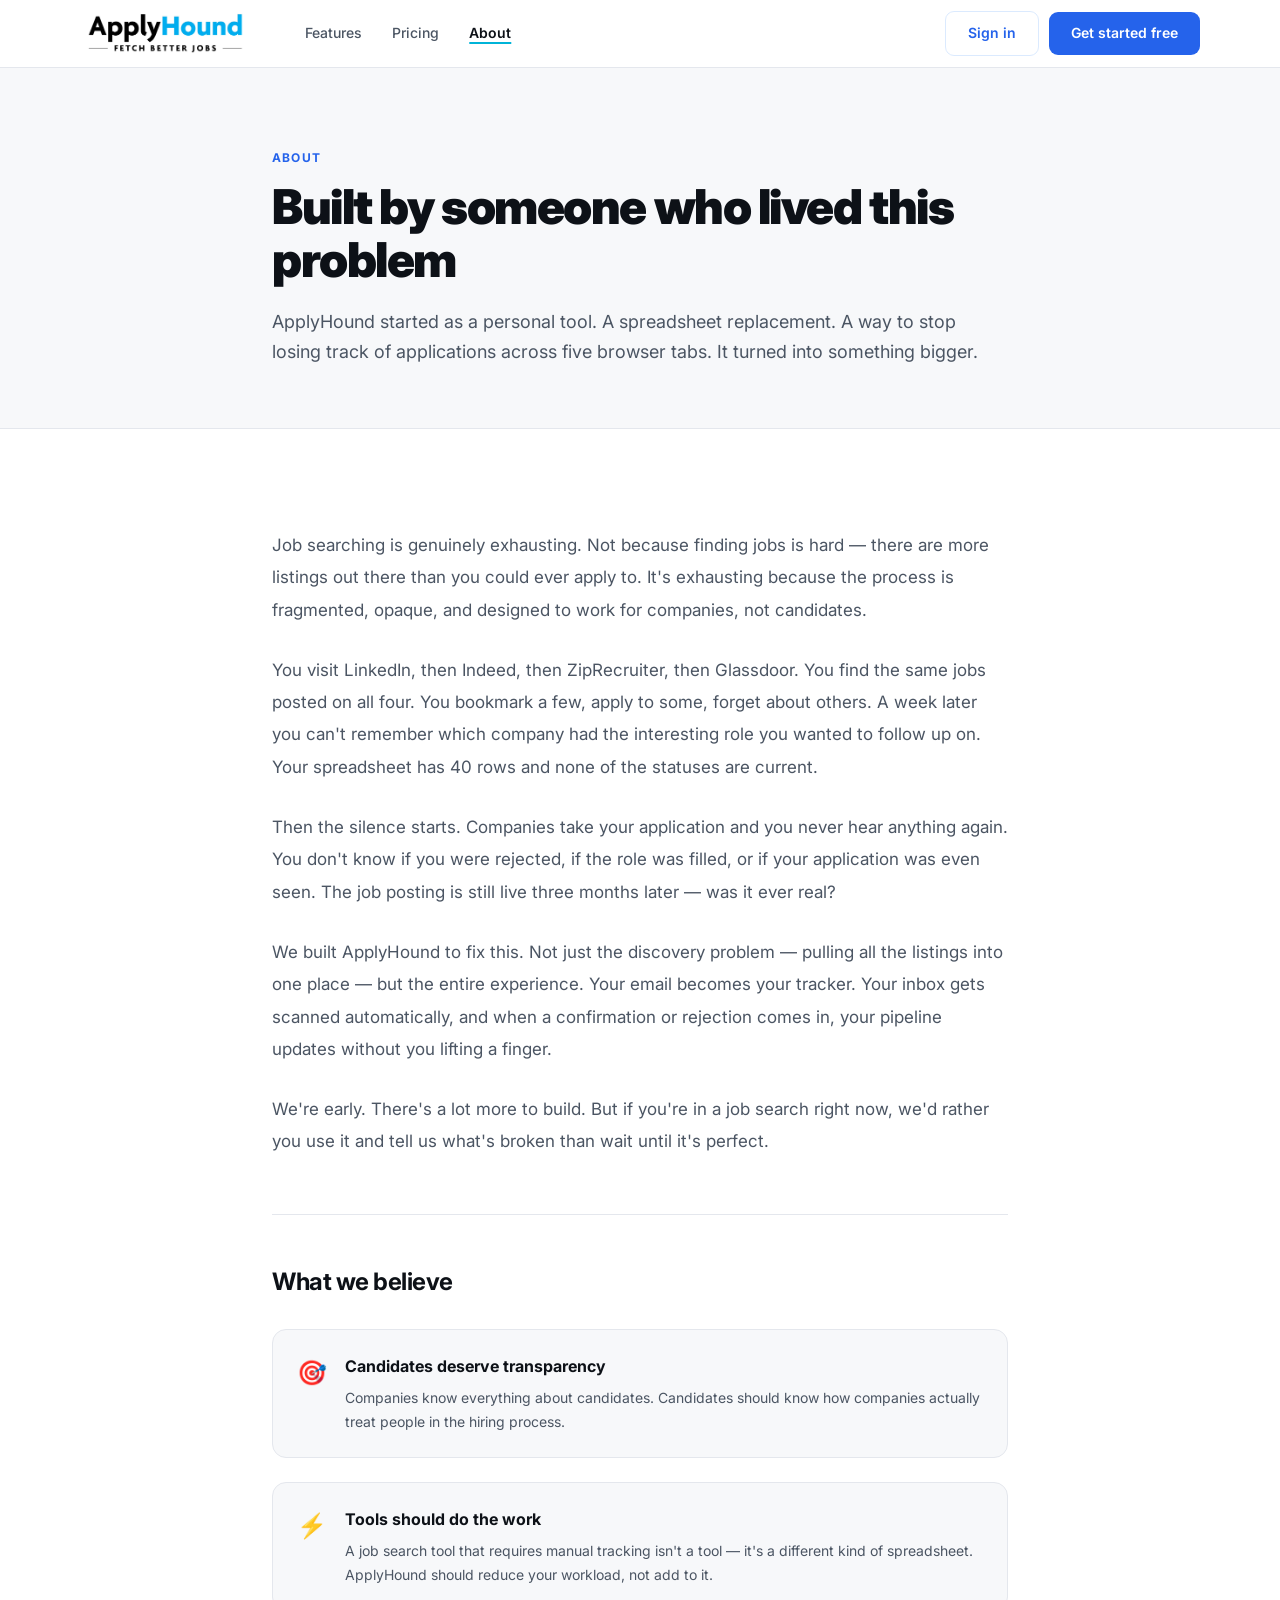
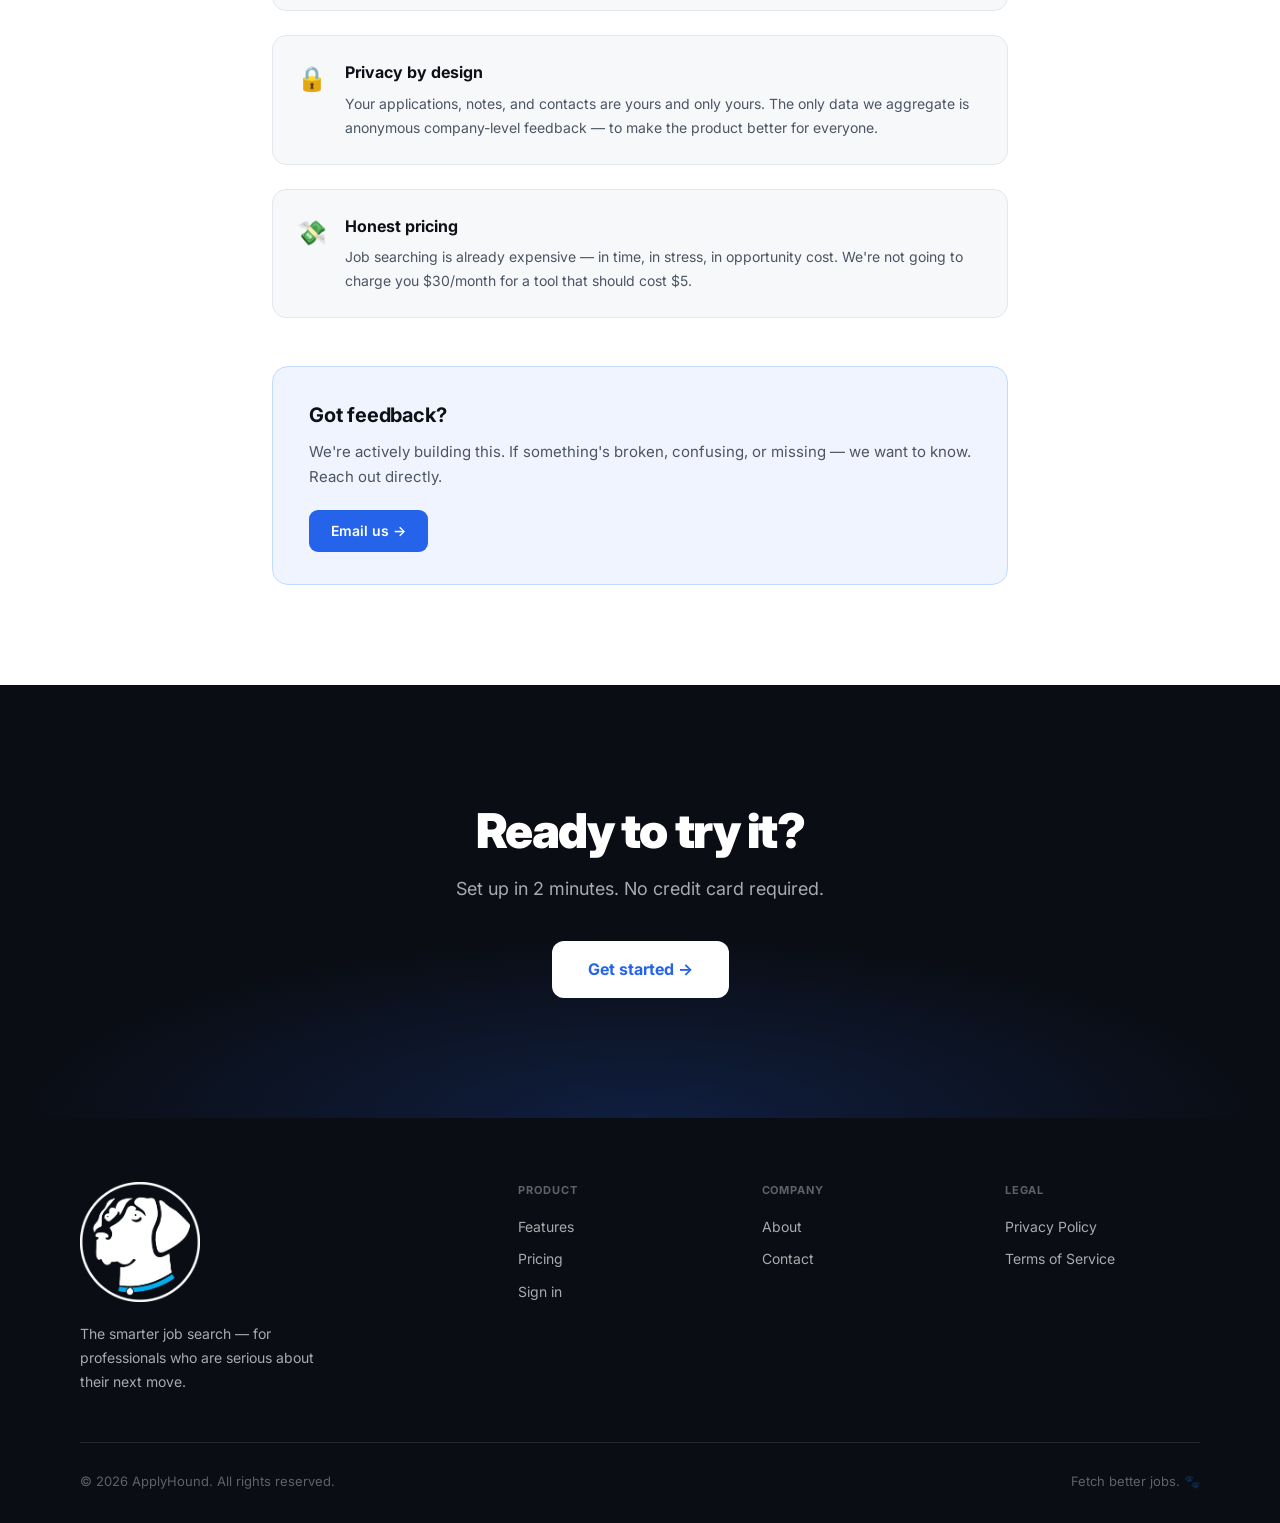
==== about.html @ 9978049f "Initial — coming soon page" ====
<!DOCTYPE html>
<html lang="en">
<head>
  <meta charset="UTF-8" />
  <meta name="viewport" content="width=device-width, initial-scale=1.0" />
  <title>About — ApplyHound</title>
  <meta name="description" content="Why we built ApplyHound, and what we're trying to fix about job searching." />
  <link rel="icon" type="image/png" href="icon.png" />
  <link rel="preconnect" href="https://fonts.googleapis.com" />
  <link rel="preconnect" href="https://fonts.gstatic.com" crossorigin />
  <link href="https://fonts.googleapis.com/css2?family=Inter:wght@400;500;600;700;800;900&display=swap" rel="stylesheet" />
  <link rel="stylesheet" href="style.css" />
</head>
<body>

<nav class="nav light-mode" id="nav" >
  <div class="nav-inner">
    <a href="index.html" class="nav-logo"><img src="stamp-light.png" alt="ApplyHound" /></a>
    <div class="nav-links">
      <a href="features.html" >Features</a>
      <a href="pricing.html" >Pricing</a>
      <a href="about.html" class="active" >About</a>
    </div>
    <div class="nav-cta">
      <a href="https://applyhound-production.up.railway.app" class="btn btn-outline">Sign in</a>
      <a href="https://applyhound-production.up.railway.app" class="btn btn-primary">Get started free</a>
    </div>
  </div>
</nav>

<div style="padding-top:68px;">
  <section style="padding:80px 0 60px;background:var(--bg-soft);border-bottom:1px solid var(--border);">
    <div class="container-sm">
      <div class="eyebrow">About</div>
      <h2 style="margin-bottom:20px;">Built by someone who lived this problem</h2>
      <p class="lead">ApplyHound started as a personal tool. A spreadsheet replacement. A way to stop losing track of applications across five browser tabs. It turned into something bigger.</p>
    </div>
  </section>

  <section class="section">
    <div class="container-sm">
      <div style="font-size:17px;color:var(--text-muted);line-height:1.9;">
        <p style="margin-bottom:28px;">Job searching is genuinely exhausting. Not because finding jobs is hard — there are more listings out there than you could ever apply to. It's exhausting because the process is fragmented, opaque, and designed to work for companies, not candidates.</p>
        <p style="margin-bottom:28px;">You visit LinkedIn, then Indeed, then ZipRecruiter, then Glassdoor. You find the same jobs posted on all four. You bookmark a few, apply to some, forget about others. A week later you can't remember which company had the interesting role you wanted to follow up on. Your spreadsheet has 40 rows and none of the statuses are current.</p>
        <p style="margin-bottom:28px;">Then the silence starts. Companies take your application and you never hear anything again. You don't know if you were rejected, if the role was filled, or if your application was even seen. The job posting is still live three months later — was it ever real?</p>
        <p style="margin-bottom:28px;">We built ApplyHound to fix this. Not just the discovery problem — pulling all the listings into one place — but the entire experience. Your email becomes your tracker. Your inbox gets scanned automatically, and when a confirmation or rejection comes in, your pipeline updates without you lifting a finger.</p>
        <p>We're early. There's a lot more to build. But if you're in a job search right now, we'd rather you use it and tell us what's broken than wait until it's perfect.</p>
      </div>

      <div style="margin-top:56px;padding-top:48px;border-top:1px solid var(--border);">
        <h3 style="margin-bottom:28px;font-size:24px;letter-spacing:-0.02em;">What we believe</h3>
        <div style="display:flex;flex-direction:column;gap:24px;">
          <div style="display:flex;gap:18px;padding:24px;background:var(--bg-soft);border-radius:14px;border:1px solid var(--border);">
            <span style="font-size:24px;flex-shrink:0;">🎯</span>
            <div>
              <div style="font-weight:700;font-size:16px;margin-bottom:6px;">Candidates deserve transparency</div>
              <div style="font-size:14px;color:var(--text-muted);line-height:1.7;">Companies know everything about candidates. Candidates should know how companies actually treat people in the hiring process.</div>
            </div>
          </div>
          <div style="display:flex;gap:18px;padding:24px;background:var(--bg-soft);border-radius:14px;border:1px solid var(--border);">
            <span style="font-size:24px;flex-shrink:0;">⚡</span>
            <div>
              <div style="font-weight:700;font-size:16px;margin-bottom:6px;">Tools should do the work</div>
              <div style="font-size:14px;color:var(--text-muted);line-height:1.7;">A job search tool that requires manual tracking isn't a tool — it's a different kind of spreadsheet. ApplyHound should reduce your workload, not add to it.</div>
            </div>
          </div>
          <div style="display:flex;gap:18px;padding:24px;background:var(--bg-soft);border-radius:14px;border:1px solid var(--border);">
            <span style="font-size:24px;flex-shrink:0;">🔒</span>
            <div>
              <div style="font-weight:700;font-size:16px;margin-bottom:6px;">Privacy by design</div>
              <div style="font-size:14px;color:var(--text-muted);line-height:1.7;">Your applications, notes, and contacts are yours and only yours. The only data we aggregate is anonymous company-level feedback — to make the product better for everyone.</div>
            </div>
          </div>
          <div style="display:flex;gap:18px;padding:24px;background:var(--bg-soft);border-radius:14px;border:1px solid var(--border);">
            <span style="font-size:24px;flex-shrink:0;">💸</span>
            <div>
              <div style="font-weight:700;font-size:16px;margin-bottom:6px;">Honest pricing</div>
              <div style="font-size:14px;color:var(--text-muted);line-height:1.7;">Job searching is already expensive — in time, in stress, in opportunity cost. We're not going to charge you $30/month for a tool that should cost $5.</div>
            </div>
          </div>
        </div>
      </div>

      <div style="margin-top:48px;padding:32px 36px;background:var(--accent-dim);border:1px solid #bfdbfe;border-radius:16px;">
        <h3 style="margin-bottom:8px;color:var(--accent-text);font-size:20px;">Got feedback?</h3>
        <p style="font-size:15px;color:var(--text-muted);margin-bottom:20px;line-height:1.7;">We're actively building this. If something's broken, confusing, or missing — we want to know. Reach out directly.</p>
        <a href="mailto:hello@applyhound.com" class="btn btn-primary">Email us →</a>
      </div>
    </div>
  </section>

  <div class="cta-section">
    <div class="container-sm text-center">
      <h2 style="margin-bottom:16px;">Ready to try it?</h2>
      <p class="lead lead-dark" style="margin-bottom:36px;">Set up in 2 minutes. No credit card required.</p>
      <a href="https://applyhound-production.up.railway.app" class="btn btn-white btn-xl">Get started →</a>
    </div>
  </div>

  <footer>
    <div class="footer-inner">
      <div class="footer-brand">
        <img src="icon-dark.png" alt="ApplyHound" class="footer-brand-icon" />
        <p>The smarter job search — for professionals who are serious about their next move.</p>
      </div>
      <div class="footer-col"><h4>Product</h4><a href="features.html">Features</a><a href="pricing.html">Pricing</a><a href="https://applyhound-production.up.railway.app">Sign in</a></div>
      <div class="footer-col"><h4>Company</h4><a href="about.html">About</a><a href="mailto:hello@applyhound.com">Contact</a></div>
      <div class="footer-col"><h4>Legal</h4><a href="#">Privacy Policy</a><a href="#">Terms of Service</a></div>
    </div>
    <div class="footer-bottom"><span>© 2026 ApplyHound. All rights reserved.</span><span>Fetch better jobs. 🐾</span></div>
  </footer>
</div>

</body>
</html>
---- style.css ----
*, *::before, *::after { box-sizing: border-box; margin: 0; padding: 0; }

:root {
  --bg: #ffffff;
  --bg-soft: #f7f8fa;
  --bg-mid: #eef0f5;
  --dark: #0a0d14;
  --dark-2: #111827;
  --dark-surface: #1a2035;
  --border: #e4e7ed;
  --border-dark: rgba(255,255,255,0.1);
  --text: #0d1117;
  --text-muted: #4b5563;
  --text-dim: #9ca3af;
  --text-dark-muted: rgba(255,255,255,0.65);
  --text-dark-dim: rgba(255,255,255,0.35);
  --accent: #2563eb;
  --accent-light: #3b82f6;
  --accent-dim: #eff4ff;
  --accent-dark-dim: rgba(59,130,246,0.15);
  --green: #16a34a;
  --green-dim: #f0fdf4;
  --amber: #d97706;
  --red: #dc2626;
  --radius: 12px;
  --radius-lg: 20px;
  --shadow: 0 4px 24px rgba(0,0,0,0.07);
  --shadow-lg: 0 20px 60px rgba(0,0,0,0.15);
  --shadow-dark: 0 20px 60px rgba(0,0,0,0.5);
}

html { scroll-behavior: smooth; }
body {
  font-family: 'Inter', -apple-system, BlinkMacSystemFont, sans-serif;
  color: var(--text);
  background: var(--bg);
  font-size: 16px;
  line-height: 1.6;
  -webkit-font-smoothing: antialiased;
  overflow-x: hidden;
}
a { color: inherit; text-decoration: none; }
img { max-width: 100%; display: block; }

/* ── Nav ── */
.nav {
  position: fixed; top: 0; left: 0; right: 0; z-index: 100;
  padding: 0 32px; height: 68px;
  display: flex; align-items: center;
  transition: background 0.3s, backdrop-filter 0.3s, border-color 0.3s;
}
/* Dark nav (homepage hero) */
.nav.dark-mode { background: transparent; }
.nav.dark-mode.scrolled {
  background: rgba(10,13,20,0.92);
  backdrop-filter: blur(16px);
  border-bottom: 1px solid var(--border-dark);
}
.nav.dark-mode .nav-links a { color: rgba(255,255,255,0.75); }
.nav.dark-mode .nav-links a:hover { color: #fff; background: rgba(255,255,255,0.08); }
.nav.dark-mode.scrolled .nav-links a { color: rgba(255,255,255,0.75); }
/* Light nav (inner pages) */
.nav.light-mode {
  background: rgba(255,255,255,0.95);
  backdrop-filter: blur(16px);
  border-bottom: 1px solid var(--border);
}
.nav.light-mode .nav-links a { color: var(--text-muted); }
.nav.light-mode .nav-links a:hover { color: var(--text); background: var(--bg-soft); }
.nav.light-mode .nav-links a.active {
  color: var(--text);
  font-weight: 600;
  text-decoration: underline;
  text-decoration-color: #00b4d8;
  text-underline-offset: 4px;
  text-decoration-thickness: 2px;
}

.nav-inner {
  max-width: 1120px; margin: 0 auto; width: 100%;
  display: flex; align-items: center; gap: 0;
}
.nav-logo img { height: 52px; width: auto; }
.nav-links { display: flex; gap: 2px; margin-left: 40px; flex: 1; }
.nav-links a {
  padding: 7px 14px; border-radius: 7px;
  font-size: 14px; font-weight: 500;
  transition: color 0.15s, background 0.15s;
}
.nav-cta { margin-left: auto; display: flex; gap: 10px; align-items: center; }

/* ── Buttons ── */
.btn {
  display: inline-flex; align-items: center; gap: 6px;
  padding: 10px 22px; border-radius: 9px;
  font-size: 14px; font-weight: 600; cursor: pointer;
  transition: all 0.15s; border: none;
  font-family: inherit; text-decoration: none; white-space: nowrap;
}
.btn-primary { background: var(--accent); color: #fff; }
.btn-primary:hover { background: #1d4ed8; transform: translateY(-1px); box-shadow: 0 6px 20px rgba(37,99,235,0.4); }
.btn-ghost-dark { background: rgba(255,255,255,0.1); color: #fff; border: 1px solid rgba(255,255,255,0.2); }
.btn-ghost-dark:hover { background: rgba(255,255,255,0.18); }
.btn-outline { background: transparent; color: var(--accent); border: 1.5px solid #dbeafe; }
.btn-outline:hover { background: var(--accent-dim); border-color: var(--accent); }
.btn-white { background: #fff; color: var(--accent); font-weight: 700; }
.btn-white:hover { background: #f0f5ff; transform: translateY(-1px); box-shadow: 0 6px 20px rgba(0,0,0,0.15); }
.btn-lg { padding: 13px 28px; font-size: 15px; border-radius: 10px; }
.btn-xl { padding: 16px 36px; font-size: 16px; border-radius: 12px; }

/* ── Layout ── */
.container { max-width: 1120px; margin: 0 auto; padding: 0 32px; }
.container-sm { max-width: 800px; margin: 0 auto; padding: 0 32px; }

/* ── Hero ── */
.hero {
  background: var(--dark);
  background-image: radial-gradient(ellipse 80% 60% at 50% -20%, rgba(37,99,235,0.25) 0%, transparent 70%),
                    radial-gradient(ellipse 40% 40% at 80% 60%, rgba(59,130,246,0.08) 0%, transparent 60%);
  min-height: 100vh;
  display: flex; flex-direction: column;
  padding-top: 68px;
  position: relative; overflow: hidden;
}
.hero-inner {
  flex: 1; display: flex; flex-direction: column;
  align-items: center; justify-content: center;
  padding: 80px 32px 60px; text-align: center;
  position: relative; z-index: 1;
}
.hero-badge {
  display: inline-flex; align-items: center; gap: 8px;
  background: rgba(59,130,246,0.12); color: #60a5fa;
  border: 1px solid rgba(59,130,246,0.25);
  border-radius: 20px; padding: 6px 16px;
  font-size: 13px; font-weight: 600; margin-bottom: 28px;
  letter-spacing: 0.01em;
}
.hero h1 {
  font-size: clamp(44px, 6vw, 80px);
  font-weight: 900; letter-spacing: -0.04em;
  line-height: 1.0; color: #fff; margin-bottom: 24px;
  max-width: 900px;
}
.hero h1 .accent { color: #60a5fa; }
.hero-sub {
  font-size: clamp(16px, 2vw, 20px);
  color: var(--text-dark-muted); line-height: 1.65;
  max-width: 580px; margin: 0 auto 40px;
}
.hero-actions { display: flex; gap: 12px; justify-content: center; flex-wrap: wrap; margin-bottom: 16px; }
.hero-note { font-size: 13px; color: var(--text-dark-dim); }

/* ── App window mock ── */
.app-window {
  max-width: 1060px; margin-left: auto; margin-right: auto;
  background: var(--dark-surface);
  border: 1px solid var(--border-dark);
  border-radius: 16px 16px 0 0;
  overflow: hidden;
  box-shadow: var(--shadow-dark);
  position: relative;
}
.app-window-bar {
  background: #151c2e; border-bottom: 1px solid var(--border-dark);
  padding: 12px 16px; display: flex; align-items: center; gap: 8px;
}
.win-dot { width: 11px; height: 11px; border-radius: 50%; }
.win-url {
  flex: 1; background: rgba(255,255,255,0.06);
  border: 1px solid var(--border-dark); border-radius: 6px;
  padding: 4px 14px; font-size: 12px; color: var(--text-dark-dim);
  max-width: 280px; margin: 0 auto; text-align: center;
}
.app-window-body { display: flex; min-height: 460px; }

/* App sidebar */
.aw-sidebar {
  width: 196px; flex-shrink: 0;
  background: #fff; border-right: 1px solid #eef0f4;
  padding: 16px 10px; display: flex; flex-direction: column;
}
.aw-logo { padding: 0 8px 14px; }
.aw-nav-item {
  padding: 8px 10px; border-radius: 7px;
  font-size: 11px; font-weight: 700; letter-spacing: 0.05em;
  text-transform: uppercase; color: #9ca3af; margin-bottom: 2px;
  display: flex; align-items: center; justify-content: space-between;
}
.aw-nav-item.active { background: #eff4ff; color: #2563eb; }
.aw-badge { background: #2563eb; color: #fff; border-radius: 10px; padding: 1px 7px; font-size: 10px; }
.aw-user {
  margin-top: auto; padding: 10px 8px;
  border-top: 1px solid #eef0f4;
  display: flex; align-items: center; gap: 8px;
}
.aw-avatar {
  width: 30px; height: 30px; border-radius: 50%;
  background: #eff4ff; color: #2563eb;
  display: flex; align-items: center; justify-content: center;
  font-size: 13px; font-weight: 700; flex-shrink: 0;
}
.aw-user-name { font-size: 12px; font-weight: 600; color: #111; }
.aw-user-plan { font-size: 10px; color: #9ca3af; }

/* App list */
.aw-list { width: 280px; flex-shrink: 0; background: #fff; border-right: 1px solid #eef0f4; }
.aw-pull-btn {
  margin: 12px 12px 0;
  background: #2563eb; color: #fff; border-radius: 8px;
  padding: 9px 14px; font-size: 12px; font-weight: 700;
  text-align: center;
}
.aw-list-header { padding: 10px 14px 8px; font-size: 10px; font-weight: 700; text-transform: uppercase; letter-spacing: 0.06em; color: #9ca3af; }
.aw-card {
  padding: 12px 14px; border-bottom: 1px solid #f3f4f6;
  display: flex; gap: 10px; cursor: pointer; transition: background 0.1s;
}
.aw-card.active { background: #eff4ff; border-left: 3px solid #2563eb; padding-left: 11px; }
.aw-card:hover:not(.active) { background: #f9fafb; }
.aw-co-logo {
  width: 30px; height: 30px; border-radius: 50%; flex-shrink: 0;
  display: flex; align-items: center; justify-content: center;
  font-size: 11px; font-weight: 800;
}
.aw-job-title { font-size: 12px; font-weight: 600; color: #111; white-space: nowrap; overflow: hidden; text-overflow: ellipsis; margin-bottom: 2px; line-height: 1.3; }
.aw-job-title.bold { font-weight: 800; }
.aw-unread-dot { display: inline-block; width: 5px; height: 5px; border-radius: 50%; background: #2563eb; margin-right: 4px; vertical-align: middle; margin-bottom: 1px; }
.aw-job-sub { font-size: 11px; color: #6b7280; }
.aw-job-meta { display: flex; gap: 5px; margin-top: 5px; flex-wrap: wrap; }
.aw-tag { font-size: 9px; font-weight: 700; padding: 1px 5px; border-radius: 3px; }

/* App detail */
.aw-detail { flex: 1; background: #fff; padding: 20px 24px; overflow: hidden; }
.aw-detail-header { display: flex; gap: 12px; align-items: flex-start; margin-bottom: 14px; }
.aw-detail-logo { width: 42px; height: 42px; border-radius: 50%; flex-shrink: 0; display: flex; align-items: center; justify-content: center; font-size: 14px; font-weight: 800; }
.aw-detail-title { font-size: 17px; font-weight: 800; color: #111; line-height: 1.2; margin-bottom: 3px; }
.aw-detail-company { font-size: 13px; color: #6b7280; font-weight: 500; }
.aw-detail-source { margin-left: auto; text-align: right; font-size: 11px; color: #9ca3af; display: flex; flex-direction: column; gap: 3px; align-items: flex-end; }
.aw-source-badge { width: 26px; height: 26px; border-radius: 50%; display: flex; align-items: center; justify-content: center; font-size: 9px; font-weight: 900; color: #fff; }
.aw-meta-row { display: flex; gap: 14px; align-items: center; margin-bottom: 12px; flex-wrap: wrap; }
.aw-meta-item { font-size: 12px; color: #6b7280; }
.aw-salary { font-size: 14px; font-weight: 700; color: #16a34a; }
.aw-market-label { font-size: 10px; font-weight: 700; color: #9ca3af; text-transform: uppercase; letter-spacing: 0.05em; margin-bottom: 4px; }
.aw-market-bar { height: 6px; background: #f3f4f6; border-radius: 3px; position: relative; margin-bottom: 4px; }
.aw-market-fill { position: absolute; inset: 0; background: linear-gradient(90deg, #dbeafe 0%, #2563eb 100%); border-radius: 3px; opacity: 0.45; }
.aw-market-dot { position: absolute; width: 10px; height: 10px; border-radius: 50%; background: #16a34a; border: 2px solid #fff; top: -2px; box-shadow: 0 1px 3px rgba(0,0,0,0.2); }
.aw-market-range { display: flex; justify-content: space-between; font-size: 10px; color: #9ca3af; }
.aw-match-row { display: flex; gap: 6px; margin-bottom: 12px; flex-wrap: wrap; }
.aw-match-badge { font-size: 10px; font-weight: 700; padding: 2px 8px; border-radius: 4px; background: #f0fdf4; color: #16a34a; border: 1px solid #bbf7d0; }
.aw-apply-btn { background: #2563eb; color: #fff; padding: 8px 18px; border-radius: 8px; font-size: 12px; font-weight: 700; display: inline-block; margin-right: 8px; }
.aw-save-btn { background: #f3f4f6; color: #6b7280; padding: 8px 14px; border-radius: 8px; font-size: 12px; font-weight: 600; display: inline-block; }

/* ── Logo scroll ── */
.logo-scroll-section {
  padding: 28px 0;
  border-top: 1px solid var(--border);
  border-bottom: 1px solid var(--border);
  background: #fff; overflow: hidden;
}
.logo-scroll-label {
  text-align: center; font-size: 12px; font-weight: 600;
  color: var(--text-dim); letter-spacing: 0.06em;
  text-transform: uppercase; margin-bottom: 20px;
}
.logo-track-wrapper { overflow: hidden; width: 100%; }
.logo-track {
  display: flex; gap: 56px; align-items: center;
  animation: scroll-logos 35s linear infinite;
  width: max-content;
  padding-left: 0;
}
.logo-track:hover { animation-play-state: paused; }
.logo-item {
  display: flex; align-items: center; gap: 8px;
  flex-shrink: 0;
}
.logo-item svg { height: 24px; width: auto; }
.logo-item .logo-text { font-size: 15px; font-weight: 800; color: #111; letter-spacing: -0.02em; }
@keyframes scroll-logos {
  0% { transform: translateX(0); }
  100% { transform: translateX(-50%); }
}

/* ── Sections ── */
.section { padding: 100px 0; }
.section-sm { padding: 72px 0; }
.section-soft { background: var(--bg-soft); }
.section-mid { background: var(--bg-mid); }
.section-dark {
  background: var(--dark-2);
  background-image: radial-gradient(ellipse 60% 40% at 50% 0%, rgba(37,99,235,0.12) 0%, transparent 70%);
  color: #fff;
}

/* ── Typography ── */
.eyebrow { font-size: 12px; font-weight: 700; letter-spacing: 0.1em; text-transform: uppercase; color: var(--accent); margin-bottom: 14px; }
.eyebrow-dark { color: #60a5fa; }
h2 { font-size: clamp(30px, 4vw, 48px); font-weight: 900; letter-spacing: -0.03em; line-height: 1.1; }
h3 { font-size: 19px; font-weight: 700; letter-spacing: -0.01em; }
.lead { font-size: 18px; color: var(--text-muted); line-height: 1.7; }
.lead-dark { color: var(--text-dark-muted); }
.text-center { text-align: center; }
.text-center .lead, .text-center .lead-dark { max-width: 560px; margin: 0 auto; }

/* ── Problem section ── */
.problem-grid { display: grid; grid-template-columns: repeat(3, 1fr); gap: 2px; margin-top: 56px; }
.problem-cell { background: #fff; padding: 32px 28px; border: 1px solid var(--border); }
.problem-cell:first-child { border-radius: 12px 0 0 0; }
.problem-cell:nth-child(3) { border-radius: 0 12px 0 0; }
.problem-cell:nth-child(4) { border-radius: 0 0 0 12px; }
.problem-cell:last-child { border-radius: 0 0 12px 0; }
.problem-icon { font-size: 28px; margin-bottom: 14px; }
.problem-title { font-size: 16px; font-weight: 700; margin-bottom: 8px; color: var(--text); }
.problem-desc { font-size: 14px; color: var(--text-muted); line-height: 1.7; }

/* ── Feature splits ── */
.feature-split { display: grid; grid-template-columns: 1fr 1fr; gap: 80px; align-items: center; margin-bottom: 96px; }
.feature-split:last-child { margin-bottom: 0; }
.feature-split.reverse .feature-split-content { order: 2; }
.feature-split.reverse .feature-split-visual { order: 1; }
.feature-split-eyebrow { font-size: 12px; font-weight: 700; letter-spacing: 0.08em; text-transform: uppercase; color: var(--accent); margin-bottom: 12px; }
.feature-split h2 { margin-bottom: 16px; font-size: clamp(24px, 3vw, 36px); }
.feature-split-desc { font-size: 16px; color: var(--text-muted); line-height: 1.8; margin-bottom: 24px; }
.feature-list { list-style: none; display: flex; flex-direction: column; gap: 10px; }
.feature-list li { display: flex; gap: 10px; font-size: 14px; color: var(--text-muted); align-items: flex-start; }
.feature-list .check { color: var(--green); flex-shrink: 0; font-size: 15px; margin-top: 1px; }
.feature-split-visual { background: var(--bg-soft); border: 1px solid var(--border); border-radius: 16px; padding: 28px; overflow: hidden; }

/* ── Steps ── */
.steps-grid { display: grid; grid-template-columns: repeat(4, 1fr); gap: 32px; margin-top: 64px; position: relative; }
.steps-grid::before { content: ''; position: absolute; top: 26px; left: 12%; right: 12%; height: 1px; background: linear-gradient(90deg, transparent, var(--border), transparent); }
.step-card { text-align: center; position: relative; z-index: 1; }
.step-num { width: 52px; height: 52px; border-radius: 50%; background: var(--accent); color: #fff; font-size: 18px; font-weight: 800; display: flex; align-items: center; justify-content: center; margin: 0 auto 18px; border: 4px solid var(--bg); box-shadow: 0 0 0 1px var(--border), 0 4px 12px rgba(37,99,235,0.3); }
.step-title { font-size: 15px; font-weight: 700; margin-bottom: 8px; }
.step-desc { font-size: 13px; color: var(--text-muted); line-height: 1.6; }

/* ── Pricing ── */
.pricing-grid { display: grid; grid-template-columns: 1fr 1fr; gap: 20px; margin-top: 56px; max-width: 760px; margin-left: auto; margin-right: auto; }
.pricing-card { background: #fff; border: 1.5px solid var(--border); border-radius: 18px; padding: 36px; transition: box-shadow 0.2s; text-align: left; }
.pricing-card:hover { box-shadow: var(--shadow); }
.pricing-card.featured { border-color: var(--accent); box-shadow: 0 0 0 4px rgba(37,99,235,0.08); }
.pricing-chip { display: inline-block; background: var(--accent); color: #fff; border-radius: 20px; padding: 4px 14px; font-size: 11px; font-weight: 700; letter-spacing: 0.04em; margin-bottom: 20px; }
.pricing-name { font-size: 20px; font-weight: 800; margin-bottom: 6px; letter-spacing: -0.02em; }
.pricing-price { font-size: 52px; font-weight: 900; letter-spacing: -0.04em; color: var(--text); margin-bottom: 4px; line-height: 1; }
.pricing-price span { font-size: 18px; font-weight: 500; color: var(--text-muted); }
.pricing-tagline { font-size: 13px; color: var(--text-muted); margin-bottom: 28px; line-height: 1.6; }
.pricing-features { list-style: none; margin-bottom: 32px; }
.pricing-features li { display: flex; gap: 10px; font-size: 14px; color: var(--text-muted); padding: 8px 0; border-bottom: 1px solid var(--bg-soft); align-items: flex-start; }
.pricing-features li:last-child { border-bottom: none; }
.pricing-features .check { color: var(--green); flex-shrink: 0; margin-top: 1px; }

/* ── Comparison table ── */
.comp-table { width: 100%; border-collapse: separate; border-spacing: 0; margin-top: 56px; border-radius: 16px; overflow: hidden; border: 1px solid var(--border); }
.comp-table th, .comp-table td { padding: 14px 22px; text-align: left; font-size: 14px; border-bottom: 1px solid var(--border); }
.comp-table th { font-size: 12px; font-weight: 700; color: var(--text-muted); text-transform: uppercase; letter-spacing: 0.05em; background: var(--bg-soft); }
.comp-table tr:last-child td { border-bottom: none; }
.comp-table td:first-child { font-weight: 500; color: var(--text); }
.col-us { background: var(--accent-dim); }
.col-us th { background: var(--accent); color: #fff; }
.check { color: var(--green); font-size: 16px; }
.cross { color: var(--text-dim); font-size: 18px; }

/* ── CTA ── */
.cta-section {
  background: var(--dark);
  background-image: radial-gradient(ellipse 70% 60% at 50% 100%, rgba(37,99,235,0.2) 0%, transparent 70%);
  padding: 120px 32px; text-align: center; color: #fff;
}
.cta-section h2 { color: #fff; margin-bottom: 16px; }

/* ── FAQ ── */
.faq { max-width: 680px; margin: 56px auto 0; }
.faq-item { border-bottom: 1px solid var(--border); }
.faq-btn { width: 100%; background: none; border: none; padding: 20px 0; font-size: 16px; font-weight: 600; color: var(--text); text-align: left; cursor: pointer; font-family: inherit; display: flex; justify-content: space-between; align-items: center; gap: 16px; }
.faq-btn:hover { color: var(--accent); }
.faq-answer { font-size: 15px; color: var(--text-muted); line-height: 1.8; padding-bottom: 20px; display: none; }
.faq-item.open .faq-answer { display: block; }
.faq-chevron { flex-shrink: 0; transition: transform 0.25s; }
.faq-item.open .faq-chevron { transform: rotate(180deg); }

/* ── Footer ── */
footer { background: var(--dark); color: #fff; padding: 64px 32px 32px; }
.footer-inner { max-width: 1120px; margin: 0 auto; display: grid; grid-template-columns: 2fr 1fr 1fr 1fr; gap: 48px; margin-bottom: 48px; }
.footer-brand-icon { width: 120px; height: auto; margin-bottom: 20px; display: block; }
.footer-brand p { font-size: 14px; color: var(--text-dark-muted); line-height: 1.7; max-width: 240px; }
.footer-col h4 { font-size: 11px; font-weight: 700; text-transform: uppercase; letter-spacing: 0.08em; color: var(--text-dark-dim); margin-bottom: 16px; }
.footer-col a { display: block; font-size: 14px; color: var(--text-dark-muted); margin-bottom: 10px; transition: color 0.15s; }
.footer-col a:hover { color: #fff; }
.footer-bottom { max-width: 1120px; margin: 0 auto; padding-top: 28px; border-top: 1px solid var(--border-dark); display: flex; justify-content: space-between; align-items: center; font-size: 13px; color: var(--text-dark-dim); flex-wrap: wrap; gap: 8px; }

/* ── Responsive ── */
@media (max-width: 900px) {
  .aw-list { display: none; }
  .aw-sidebar { width: 160px; }
  .feature-split, .feature-split.reverse { grid-template-columns: 1fr; }
  .feature-split.reverse .feature-split-content { order: unset; }
  .feature-split.reverse .feature-split-visual { order: unset; }
  .problem-grid { grid-template-columns: 1fr 1fr; }
  .steps-grid { grid-template-columns: 1fr 1fr; }
  .steps-grid::before { display: none; }
  .footer-inner { grid-template-columns: 1fr 1fr; }
}
@media (max-width: 640px) {
  .nav-links { display: none; }
  .problem-grid { grid-template-columns: 1fr; }
  .pricing-grid { grid-template-columns: 1fr; }
  .steps-grid { grid-template-columns: 1fr; }
  .aw-sidebar { display: none; }
  .footer-inner { grid-template-columns: 1fr; }
  .hero h1 { font-size: 40px; }
}
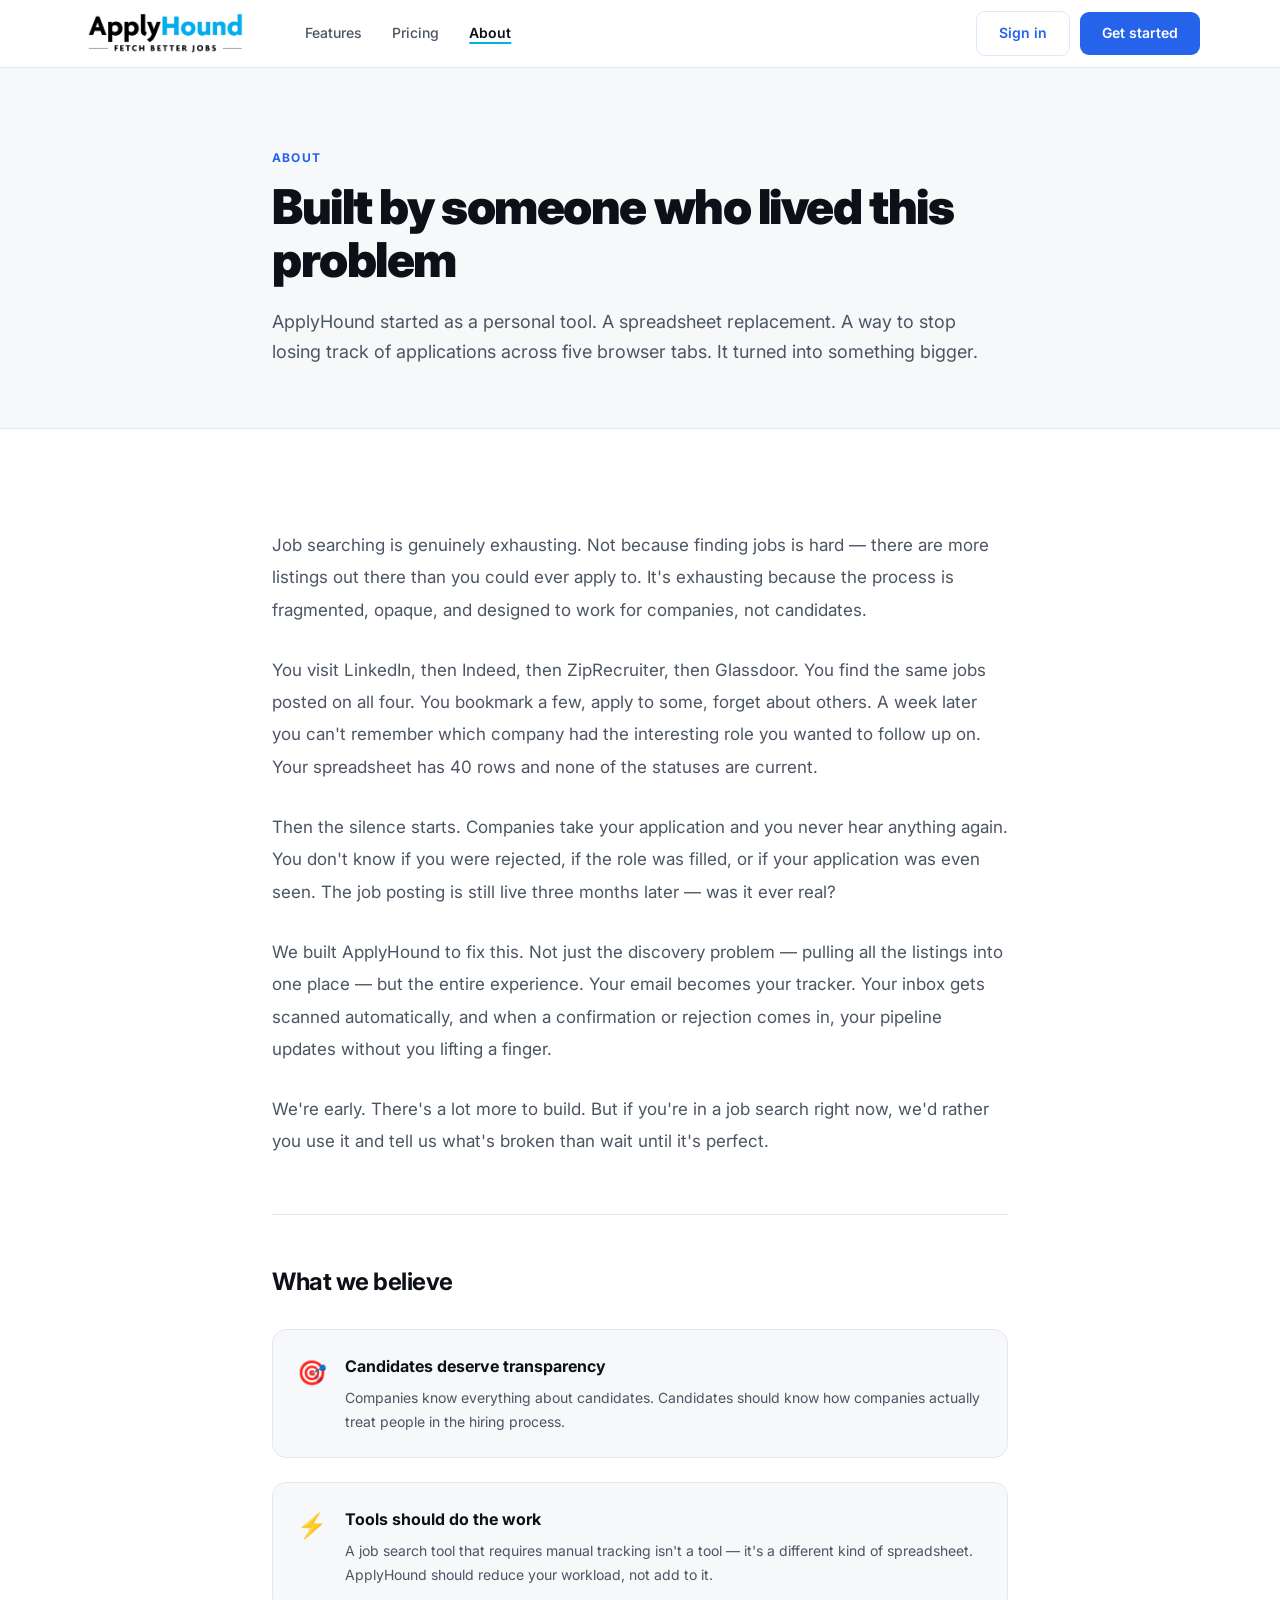
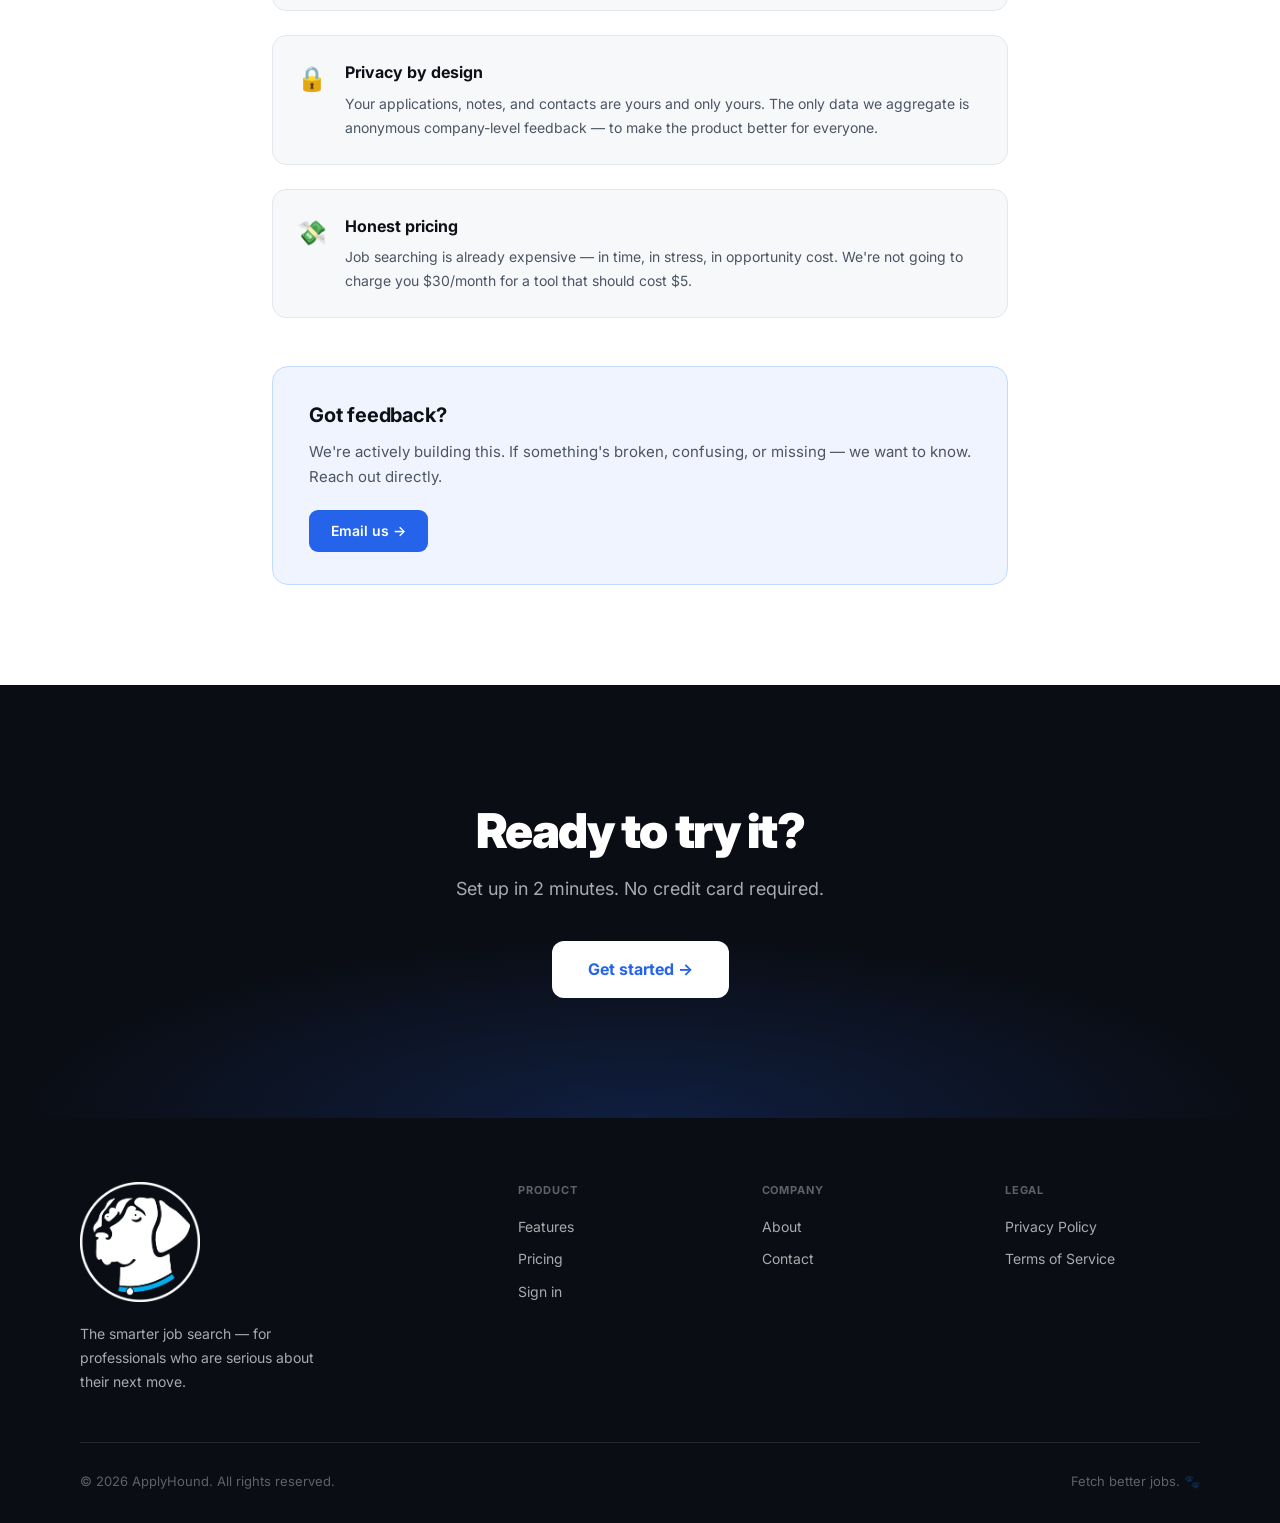
==== commit f7c1244d: "Hamburger menu half-width, button text to 'Get started', white text fix" ====
--- a/about.html
+++ b/about.html
@@ -15,16 +15,27 @@
 
 <nav class="nav light-mode" id="nav" >
   <div class="nav-inner">
-    <a href="index.html" class="nav-logo"><img src="stamp-light.png" alt="ApplyHound" /></a>
+    <a href="/" class="nav-logo"><img src="stamp-light.png" alt="ApplyHound" /></a>
     <div class="nav-links">
-      <a href="features.html" >Features</a>
-      <a href="pricing.html" >Pricing</a>
-      <a href="about.html" class="active" >About</a>
+      <a href="/features" >Features</a>
+      <a href="/pricing" >Pricing</a>
+      <a href="/about" class="active" >About</a>
     </div>
     <div class="nav-cta">
-      <a href="https://applyhound-production.up.railway.app" class="btn btn-outline">Sign in</a>
-      <a href="https://applyhound-production.up.railway.app" class="btn btn-primary">Get started free</a>
+      <a href="https://app.applyhound.com" class="btn btn-outline">Sign in</a>
+      <a href="https://app.applyhound.com" class="btn btn-primary">Get started</a>
     </div>
+    <button class="hamburger" id="hamburger" aria-label="Open menu" aria-expanded="false">
+      <span></span><span></span><span></span>
+    </button>
+  </div>
+  <div class="mobile-menu" id="mobile-menu">
+    <a href="/features">Features</a>
+    <a href="/pricing">Pricing</a>
+    <a href="/about">About</a>
+    <div class="mobile-menu-divider"></div>
+    <a href="https://app.applyhound.com" class="mobile-menu-signin">Sign in</a>
+    <a href="https://app.applyhound.com" class="btn btn-primary" style="text-align:center;">Get started</a>
   </div>
 </nav>
 
@@ -93,7 +104,7 @@
     <div class="container-sm text-center">
       <h2 style="margin-bottom:16px;">Ready to try it?</h2>
       <p class="lead lead-dark" style="margin-bottom:36px;">Set up in 2 minutes. No credit card required.</p>
-      <a href="https://applyhound-production.up.railway.app" class="btn btn-white btn-xl">Get started →</a>
+      <a href="https://app.applyhound.com" class="btn btn-white btn-xl">Get started →</a>
     </div>
   </div>
 
@@ -103,8 +114,8 @@
         <img src="icon-dark.png" alt="ApplyHound" class="footer-brand-icon" />
         <p>The smarter job search — for professionals who are serious about their next move.</p>
       </div>
-      <div class="footer-col"><h4>Product</h4><a href="features.html">Features</a><a href="pricing.html">Pricing</a><a href="https://applyhound-production.up.railway.app">Sign in</a></div>
-      <div class="footer-col"><h4>Company</h4><a href="about.html">About</a><a href="mailto:hello@applyhound.com">Contact</a></div>
+      <div class="footer-col"><h4>Product</h4><a href="/features">Features</a><a href="/pricing">Pricing</a><a href="https://app.applyhound.com">Sign in</a></div>
+      <div class="footer-col"><h4>Company</h4><a href="/about">About</a><a href="mailto:hello@applyhound.com">Contact</a></div>
       <div class="footer-col"><h4>Legal</h4><a href="#">Privacy Policy</a><a href="#">Terms of Service</a></div>
     </div>
     <div class="footer-bottom"><span>© 2026 ApplyHound. All rights reserved.</span><span>Fetch better jobs. 🐾</span></div>
@@ -113,3 +124,21 @@
 
 </body>
 </html>
+<script>
+const nav = document.getElementById('nav');
+const hamburger = document.getElementById('hamburger');
+const mobileMenu = document.getElementById('mobile-menu');
+window.addEventListener('scroll', () => { nav.classList.toggle('scrolled', window.scrollY > 20); });
+hamburger.addEventListener('click', () => {
+  const open = hamburger.classList.toggle('open');
+  mobileMenu.classList.toggle('open', open);
+  hamburger.setAttribute('aria-expanded', open);
+});
+mobileMenu.querySelectorAll('a').forEach(a => {
+  a.addEventListener('click', () => {
+    hamburger.classList.remove('open');
+    mobileMenu.classList.remove('open');
+    hamburger.setAttribute('aria-expanded', 'false');
+  });
+});
+</script>
--- a/style.css
+++ b/style.css
@@ -389,11 +389,104 @@
 .footer-col a:hover { color: #fff; }
 .footer-bottom { max-width: 1120px; margin: 0 auto; padding-top: 28px; border-top: 1px solid var(--border-dark); display: flex; justify-content: space-between; align-items: center; font-size: 13px; color: var(--text-dark-dim); flex-wrap: wrap; gap: 8px; }
 
+/* ── Hamburger & mobile menu ── */
+.hamburger {
+  display: none;
+  flex-direction: column;
+  justify-content: center;
+  gap: 5px;
+  width: 40px;
+  height: 40px;
+  background: none;
+  border: none;
+  cursor: pointer;
+  padding: 6px;
+  margin-left: auto;
+  border-radius: 8px;
+  transition: background 0.15s;
+}
+.hamburger span {
+  display: block;
+  height: 2px;
+  border-radius: 2px;
+  background: #fff;
+  transition: transform 0.25s ease, opacity 0.2s ease, width 0.2s ease;
+  transform-origin: center;
+}
+.nav.light-mode .hamburger span { background: var(--text); }
+.hamburger:hover { background: rgba(255,255,255,0.1); }
+.nav.light-mode .hamburger:hover { background: var(--bg-soft); }
+
+/* X state */
+.hamburger.open span:nth-child(1) { transform: translateY(7px) rotate(45deg); }
+.hamburger.open span:nth-child(2) { opacity: 0; transform: scaleX(0); }
+.hamburger.open span:nth-child(3) { transform: translateY(-7px) rotate(-45deg); }
+
+/* Mobile slide-down menu */
+.mobile-menu {
+  display: none;
+  flex-direction: column;
+  gap: 4px;
+  padding: 12px 16px 20px;
+  background: rgba(10,13,20,0.97);
+  backdrop-filter: blur(16px);
+  border-top: 1px solid rgba(255,255,255,0.1);
+  position: fixed;
+  top: 60px;
+  right: 0;
+  width: 50%;
+  z-index: 99;
+  box-shadow: -4px 8px 32px rgba(0,0,0,0.4);
+  border-radius: 0 0 0 12px;
+}
+.nav.light-mode .mobile-menu {
+  background: rgba(255,255,255,0.98);
+  border-top: 1px solid var(--border);
+  box-shadow: -4px 8px 32px rgba(0,0,0,0.08);
+}
+.mobile-menu a {
+  display: block;
+  padding: 12px 8px;
+  font-size: 16px;
+  font-weight: 500;
+  color: rgba(255,255,255,0.85);
+  border-radius: 8px;
+  transition: background 0.15s, color 0.15s;
+}
+.mobile-menu a:hover { background: rgba(255,255,255,0.08); color: #fff; }
+.nav.light-mode .mobile-menu a { color: var(--text-muted); }
+.nav.light-mode .mobile-menu a:hover { background: var(--bg-soft); color: var(--text); }
+.mobile-menu-divider {
+  height: 1px;
+  background: rgba(255,255,255,0.1);
+  margin: 8px 0;
+}
+.nav.light-mode .mobile-menu-divider { background: var(--border); }
+.mobile-menu-signin {
+  font-size: 15px !important;
+  font-weight: 600 !important;
+  color: rgba(255,255,255,0.6) !important;
+}
+.nav.light-mode .mobile-menu-signin { color: var(--text-muted) !important; }
+.mobile-menu .btn {
+  margin-top: 4px;
+  padding: 13px 20px;
+  font-size: 15px;
+  border-radius: 10px;
+}
+.mobile-menu .btn-primary { color: #fff !important; }
+.mobile-menu.open { display: flex; }
+
+@media (max-width: 640px) {
+  .hamburger { display: flex; }
+  .nav-cta { display: none; }
+}
+
 /* ── Responsive ── */
 @media (max-width: 900px) {
   .aw-list { display: none; }
   .aw-sidebar { width: 160px; }
-  .feature-split, .feature-split.reverse { grid-template-columns: 1fr; }
+  .feature-split, .feature-split.reverse { grid-template-columns: 1fr; gap: 40px; }
   .feature-split.reverse .feature-split-content { order: unset; }
   .feature-split.reverse .feature-split-visual { order: unset; }
   .problem-grid { grid-template-columns: 1fr 1fr; }
@@ -401,12 +494,76 @@
   .steps-grid::before { display: none; }
   .footer-inner { grid-template-columns: 1fr 1fr; }
 }
+
 @media (max-width: 640px) {
+  /* Nav */
+  .nav { padding: 0 16px; height: 60px; }
+  .nav-logo img { height: 40px; }
+  /* Hide desktop nav links and CTA on mobile */
   .nav-links { display: none; }
-  .problem-grid { grid-template-columns: 1fr; }
-  .pricing-grid { grid-template-columns: 1fr; }
-  .steps-grid { grid-template-columns: 1fr; }
-  .aw-sidebar { display: none; }
-  .footer-inner { grid-template-columns: 1fr; }
-  .hero h1 { font-size: 40px; }
-}
+  .nav-cta { display: none; }
+
+  /* Hero */
+  .hero-inner { padding: 48px 20px 40px; }
+  .hero h1 { font-size: clamp(32px, 9vw, 44px); }
+  .hero-sub { font-size: 15px; }
+  .hero-actions { gap: 10px; }
+  .hero-actions .btn { width: 100%; justify-content: center; }
+  .btn-xl { padding: 14px 24px; font-size: 15px; }
+  .btn-lg { padding: 11px 20px; font-size: 14px; }
+
+  /* App window — hide on small screens, replace with simple graphic */
+  .app-window { display: none; }
+  .mobile-hero-stats { display: flex !important; justify-content: center; }
+
+  /* Sections */
+  .section { padding: 64px 0; }
+  .section-sm { padding: 48px 0; }
+  .container { padding: 0 20px; }
+  .container-sm { padding: 0 20px; }
+
+  /* Typography */
+  h2 { font-size: clamp(26px, 7vw, 36px); }
+  .lead { font-size: 15px; }
+  .feature-split h2 { font-size: clamp(24px, 6vw, 32px); }
+  .feature-split-desc { font-size: 14px; }
+
+  /* Problem grid */
+  .problem-grid { grid-template-columns: 1fr; gap: 1px; }
+  .problem-cell { padding: 24px 20px; }
+  .problem-cell:first-child { border-radius: 12px 12px 0 0; }
+  .problem-cell:nth-child(3) { border-radius: 0; }
+  .problem-cell:nth-child(4) { border-radius: 0; }
+  .problem-cell:last-child { border-radius: 0 0 12px 12px; }
+
+  /* Steps */
+  .steps-grid { grid-template-columns: 1fr 1fr; gap: 24px; }
+  .step-card { padding: 0 4px; }
+
+  /* Pricing */
+  .pricing-grid { grid-template-columns: 1fr; max-width: 100%; }
+  .pricing-card { padding: 28px 24px; }
+  .pricing-price { font-size: 44px; }
+
+  /* Comparison table — horizontal scroll */
+  .comp-table-wrap { overflow-x: auto; -webkit-overflow-scrolling: touch; border-radius: 12px; }
+  .comp-table { min-width: 520px; }
+  .comp-table th, .comp-table td { padding: 12px 14px; font-size: 13px; }
+
+  /* Feature split visuals — tighten padding */
+  .feature-split-visual { padding: 18px; }
+
+  /* CTA section */
+  .cta-section { padding: 72px 20px; }
+  .cta-btns { flex-direction: column !important; align-items: stretch !important; }
+  .cta-btns .btn { width: 100%; justify-content: center; }
+
+  /* Logo scroll */
+  .logo-scroll-section { padding: 20px 0; }
+
+  /* Footer */
+  .footer-inner { grid-template-columns: 1fr; gap: 32px; }
+  footer { padding: 48px 20px 24px; }
+  .footer-bottom { flex-direction: column; text-align: center; gap: 4px; }
+  .footer-brand p { max-width: 100%; }
+}
